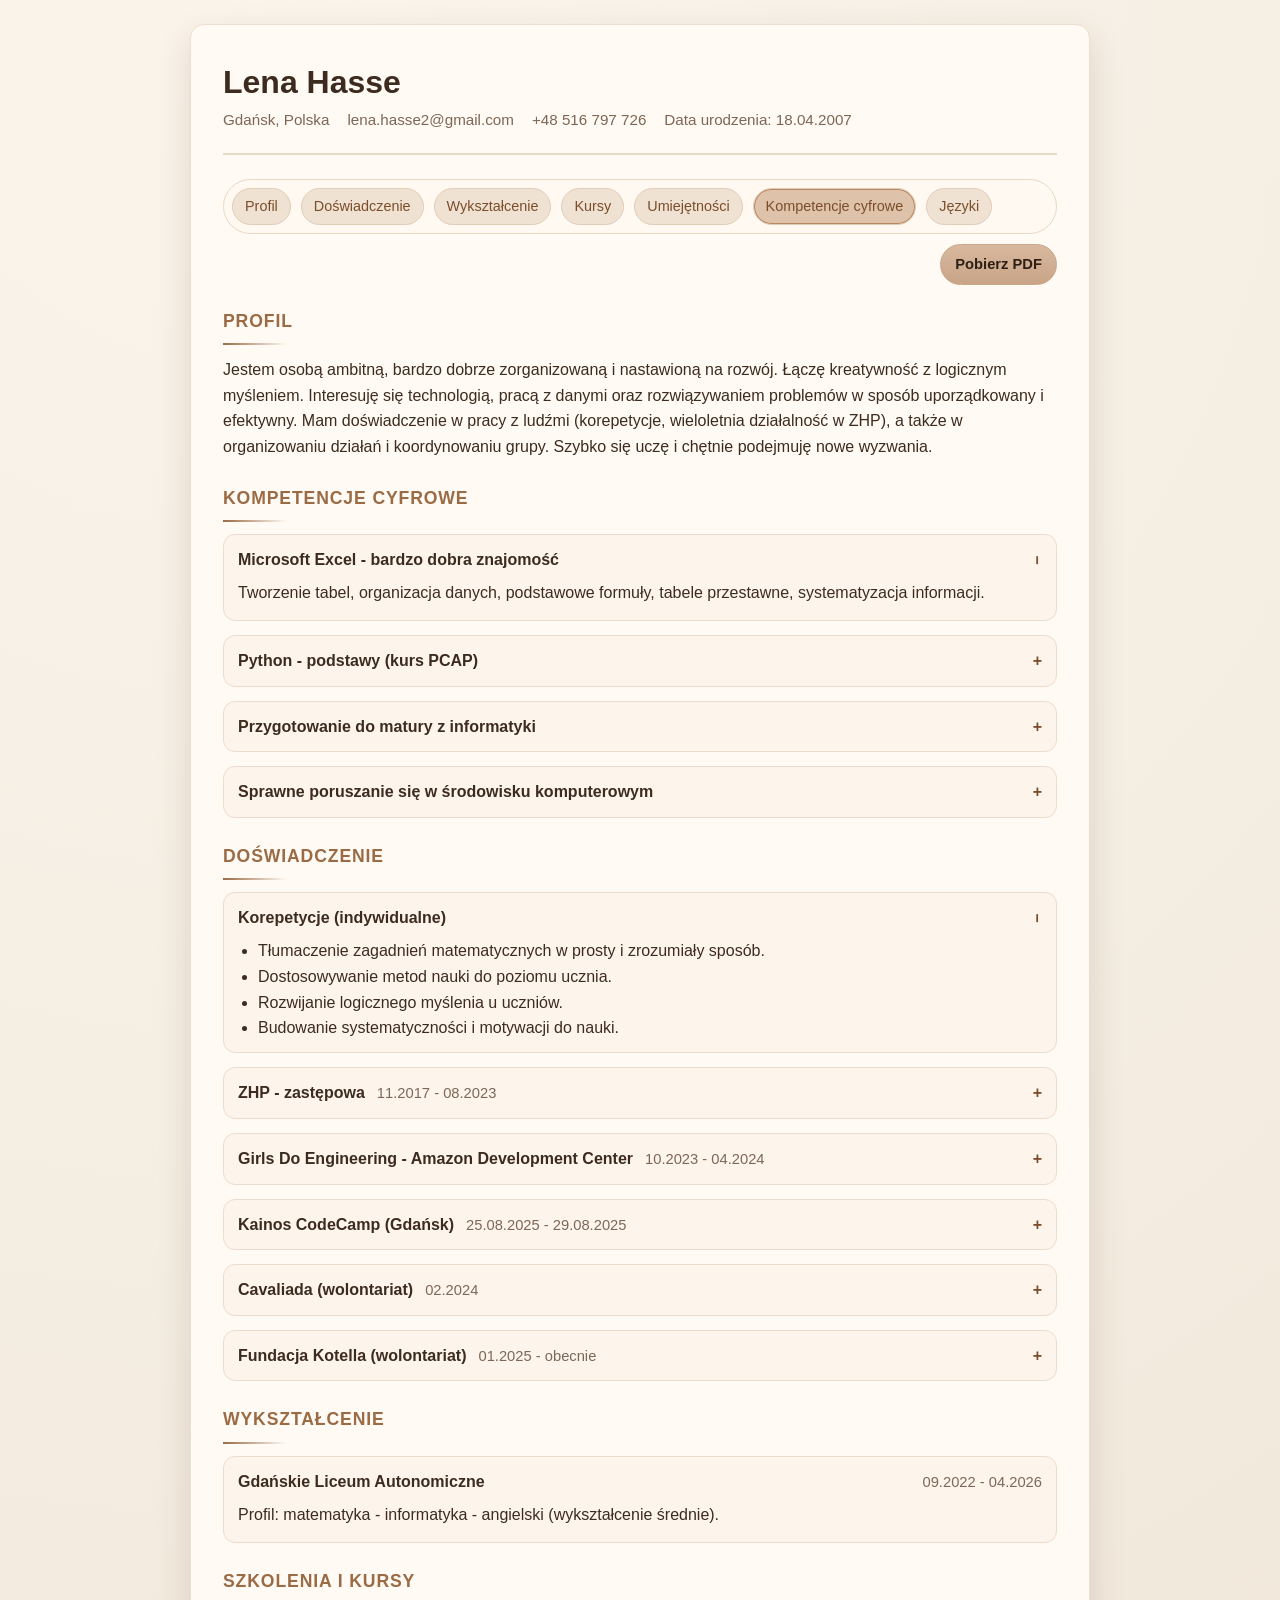
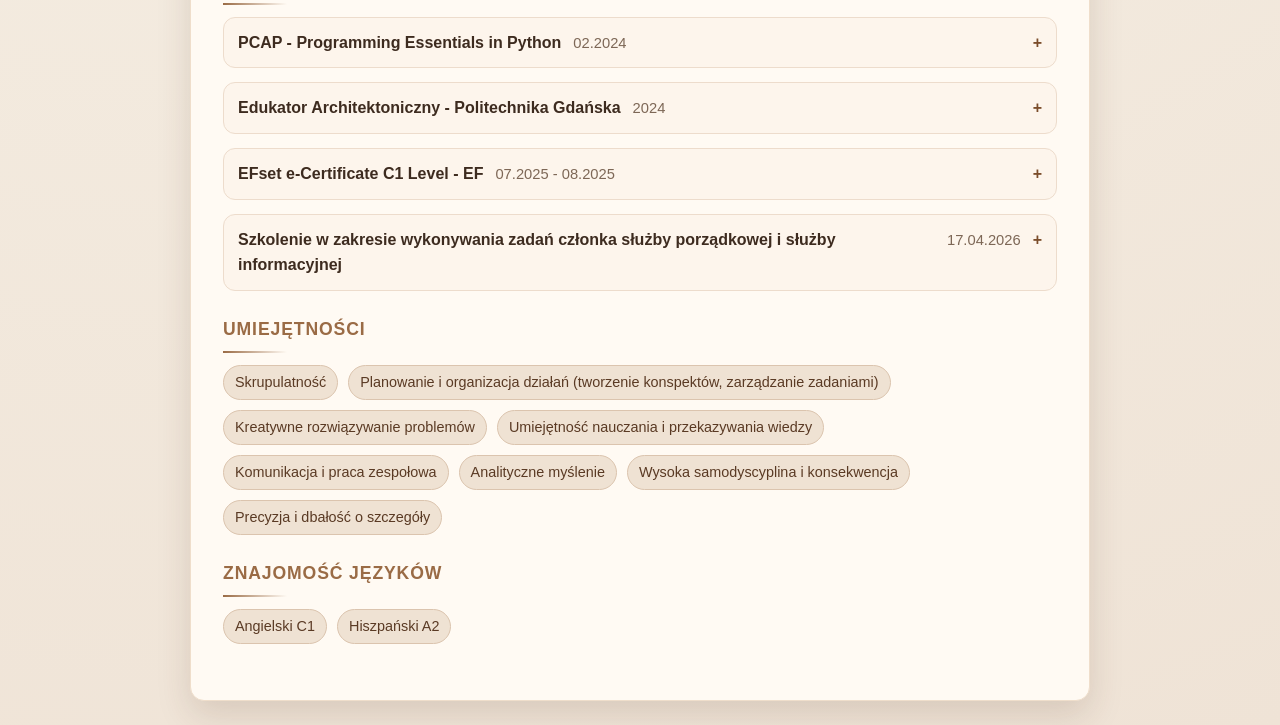
==== index.html @ d9eb8a50 "zmiany" ====
<!DOCTYPE html>
<html lang="pl">
<head>
  <meta charset="UTF-8">
  <meta name="viewport" content="width=device-width, initial-scale=1.0">
  <title>Lena Hasse - CV</title>
  <link rel="stylesheet" href="styles.css">
</head>
<body>
  <div class="page">
    <header class="header">
      <h1>Lena Hasse</h1>
      <div class="contact">
        <span>Gdańsk, Polska</span>
        <span>lena.hasse2@gmail.com</span>
        <span>+48 516 797 726</span>
        <span>Data urodzenia: 18.04.2007</span>
      </div>
    </header>

    <nav class="quick-nav" aria-label="Szybka nawigacja">
      <a href="#profil">Profil</a>
      <a href="#doswiadczenie">Doświadczenie</a>
      <a href="#wykształcenie">Wykształcenie</a>
      <a href="#kursy">Kursy</a>
      <a href="#umiejętności">Umiejętności</a>
      <a href="#kompetencje-cyfrowe">Kompetencje cyfrowe</a>
      <a href="#języki">Języki</a>
    </nav>
    <div class="top-actions">
      <a class="pdf-button" href="cv-pdf.html" target="_blank" rel="noopener noreferrer">Pobierz PDF</a>
    </div>

    <main>
      <section id="profil">
        <h2>Profil</h2>
        <p>
          Jestem osobą ambitną, bardzo dobrze zorganizowaną i nastawioną na rozwój.
          Łączę kreatywność z logicznym myśleniem. Interesuję się technologią, pracą z danymi
          oraz rozwiązywaniem problemów w sposób uporządkowany i efektywny.

          Mam doświadczenie w pracy z ludźmi (korepetycje, wieloletnia działalność w ZHP),
          a także w organizowaniu działań i koordynowaniu grupy. Szybko się uczę i chętnie podejmuję nowe wyzwania.
        </p>
      </section>

      <section id="kompetencje-cyfrowe">
        <h2>Kompetencje cyfrowe</h2>
        <details class="item" open>
          <summary class="item-header">
            <h3>Microsoft Excel - bardzo dobra znajomość</h3>
          </summary>
          <p>Tworzenie tabel, organizacja danych, podstawowe formuły, tabele przestawne, systematyzacja informacji.</p>
        </details>
        <details class="item">
          <summary class="item-header">
            <h3>Python - podstawy (kurs PCAP)</h3>
          </summary>
          <p>Znajomość podstaw programowania po kursie PCAP.</p>
        </details>
        <details class="item">
          <summary class="item-header">
            <h3>Przygotowanie do matury z informatyki</h3>
          </summary>
          <p>Algorytmika i logiczne myślenie rozwijane w przygotowaniu do egzaminu.</p>
        </details>
        <details class="item">
          <summary class="item-header">
            <h3>Sprawne poruszanie się w środowisku komputerowym</h3>
          </summary>
          <p>Swobodna praca z narzędziami cyfrowymi i codziennymi aplikacjami.</p>
        </details>
      </section>

      <section id="doswiadczenie">
        <h2>Doświadczenie</h2>
        <details class="item" open>
          <summary class="item-header">
            <h3>Korepetycje (indywidualne)</h3>
          </summary>
          <ul>
            <li>Tłumaczenie zagadnień matematycznych w prosty i zrozumiały sposób.</li>
            <li>Dostosowywanie metod nauki do poziomu ucznia.</li>
            <li>Rozwijanie logicznego myślenia u uczniów.</li>
            <li>Budowanie systematyczności i motywacji do nauki.</li>
          </ul>
        </details>

        <details class="item">
          <summary class="item-header">
            <h3>ZHP - zastępowa</h3>
            <span>11.2017 - 08.2023</span>
          </summary>
          <ul>
            <li>Planowanie i prowadzenie zbiórek.</li>
            <li>Pisanie konspektów.</li>
            <li>Zarządzanie grupą i odpowiedzialność za uczestników.</li>
          </ul>
        </details>

        <details class="item">
          <summary class="item-header">
            <h3>Girls Do Engineering - Amazon Development Center</h3>
            <span>10.2023 - 04.2024</span>
          </summary>
          <ul>
            <li>Uczestniczka programu rozwojowego Girls Do Engineering.</li>
            <li>Rozwijanie kompetencji technicznych, pracy projektowej i umiejętności współpracy zespołowej.</li>
            <li>Praca z narzędziem Raspberry Pi oraz poznanie technologii AI (Alexa i Ring) i metody Design Thinking.</li>
          </ul>
        </details>

        <details class="item">
          <summary class="item-header">
            <h3>Kainos CodeCamp (Gdańsk)</h3>
            <span>25.08.2025 - 29.08.2025</span>
          </summary>
          <ul>
            <li>Udział w 5-dniowych warsztatach programowania z podstaw języka Python.</li>
            <li>Rozwijanie kompetencji w obszarze AI, cyberbezpieczeństwa i pracy projektowej.</li>
            <li>Praca zespołowa podczas zadań grupowych oraz sesji networkingowych.</li>
            <li>Udział w sesjach eksperckich dotyczących budowania CV i portfolio.</li>
          </ul>
        </details>

        <details class="item">
          <summary class="item-header">
            <h3>Cavaliada (wolontariat)</h3>
            <span>02.2024</span>
          </summary>
          <p><strong>Rola:</strong> Speaker</p>
          <ul>
            <li>Prowadzenie komunikatów na wydarzeniu w języku polskim i angielskim.</li>
            <li>Praca w dynamicznym środowisku eventowym.</li>
            <li>Współpraca z organizatorami i uczestnikami wydarzenia.</li>
          </ul>
        </details>

        <details class="item">
          <summary class="item-header">
            <h3>Fundacja Kotella (wolontariat)</h3>
            <span>01.2025 - obecnie</span>
          </summary>
          <ul>
            <li>Udział w akcjach ratunkowych (łapanie i zabezpieczanie kotów).</li>
            <li>Wsparcie w leczeniu i opiece nad zwierzętami.</li>
            <li>Organizacja i koordynacja wydarzeń oraz bazarków.</li>
            <li>Prowadzenie i współtworzenie treści w mediach społecznościowych.</li>
            <li>Prace organizacyjne i porządkowe.</li>
          </ul>
        </details>
      </section>

      <section id="wykształcenie">
        <h2>Wykształcenie</h2>
        <article class="item">
          <div class="item-header">
            <h3>Gdańskie Liceum Autonomiczne</h3>
            <span>09.2022 - 04.2026</span>
          </div>
          <p>Profil: matematyka - informatyka - angielski (wykształcenie średnie).</p>
        </article>
      </section>

      <section id="kursy">
        <h2>Szkolenia i kursy</h2>
        <details class="item">
          <summary class="item-header">
            <h3>PCAP - Programming Essentials in Python</h3>
            <span>02.2024</span>
          </summary>
          <p>Podstawy programowania i praktyczne wykorzystanie języka Python.</p>
        </details>
        <details class="item">
          <summary class="item-header">
            <h3>Edukator Architektoniczny - Politechnika Gdańska</h3>
            <span>2024</span>
          </summary>
          <p>Program rozwijający kompetencje projektowe i komunikacyjne.</p>
        </details>
        <details class="item">
          <summary class="item-header">
            <h3>EFset e-Certificate C1 Level - EF</h3>
            <span>07.2025 - 08.2025</span>
          </summary>
          <p>Potwierdzony poziom C1 w języku angielskim.</p>
        </details>
        <details class="item">
          <summary class="item-header">
            <h3>Szkolenie w zakresie wykonywania zadań członka służby porządkowej i służby informacyjnej</h3>
            <span>17.04.2026</span>
          </summary>
          <p>Akademia Szkolenia Ustawicznego.</p>
          <details class="item">
          <summary class="item-header">
            <h3>C1 Advanced (CAE)</h3>
            <span>06.2026</span>
          </summary>
        </details>
      </section>

      <section id="umiejętności">
        <h2>Umiejętności</h2>
        <ul class="skills">
          <li>Skrupulatność</li>
          <li>Planowanie i organizacja działań (tworzenie konspektów, zarządzanie zadaniami)</li>
          <li>Kreatywne rozwiązywanie problemów</li>
          <li>Umiejętność nauczania i przekazywania wiedzy</li>
          <li>Komunikacja i praca zespołowa</li>
          <li>Analityczne myślenie</li>
          <li>Wysoka samodyscyplina i konsekwencja</li>
          <li>Precyzja i dbałość o szczegóły</li>
        </ul>
      </section>

      <section id="języki">
        <h2>Znajomość języków</h2>
        <ul class="inline-list">
          <li>Angielski C1</li>
          <li>Hiszpański A2</li>
        </ul>
      </section>
    </main>
  </div>
  <script>
    const sections = document.querySelectorAll("main section");
    const navLinks = document.querySelectorAll(".quick-nav a");
    const detailsList = document.querySelectorAll("details.item");

    sections.forEach((section) => section.classList.add("reveal"));

    const revealObserver = new IntersectionObserver(
      (entries) => {
        entries.forEach((entry) => {
          if (entry.isIntersecting) {
            entry.target.classList.add("in-view");
          }
        });
      },
      { threshold: 0.2 }
    );

    sections.forEach((section) => revealObserver.observe(section));

    const navObserver = new IntersectionObserver(
      (entries) => {
        entries.forEach((entry) => {
          if (!entry.isIntersecting) return;
          navLinks.forEach((link) => link.classList.remove("active"));
          const activeLink = document.querySelector('.quick-nav a[href="#' + entry.target.id + '"]');
          if (activeLink) activeLink.classList.add("active");
        });
      },
      { threshold: 0.45 }
    );

    sections.forEach((section) => navObserver.observe(section));

    detailsList.forEach((details) => {
      const summary = details.querySelector("summary");
      if (!summary) return;

      let content = details.querySelector(".details-content");
      if (!content) {
        content = document.createElement("div");
        content.className = "details-content";
        while (summary.nextSibling) {
          content.appendChild(summary.nextSibling);
        }
        details.appendChild(content);
      }

      const setOpenState = () => {
        if (details.open) {
          content.style.maxHeight = content.scrollHeight + "px";
          content.style.opacity = "1";
        } else {
          content.style.maxHeight = "0px";
          content.style.opacity = "0";
        }
      };

      setOpenState();
      window.addEventListener("resize", setOpenState);

      summary.addEventListener("click", (event) => {
        event.preventDefault();
        const isOpen = details.open;

        if (!isOpen) {
          details.classList.add("opening");
          details.open = true;
          content.style.maxHeight = "0px";
          content.style.opacity = "0";
          requestAnimationFrame(() => {
            content.style.maxHeight = content.scrollHeight + "px";
            content.style.opacity = "1";
          });
          setTimeout(() => details.classList.remove("opening"), 320);
          return;
        }

        details.classList.add("closing");
        content.style.maxHeight = content.scrollHeight + "px";
        content.style.opacity = "1";
        requestAnimationFrame(() => {
          content.style.maxHeight = "0px";
          content.style.opacity = "0";
        });
        setTimeout(() => {
          details.open = false;
          details.classList.remove("closing");
        }, 280);
      });
    });

  </script>
</body>
</html>
---- styles.css ----
:root {
  --bg: #f5eee3;
  --card: #fffaf3;
  --text: #3d2b1f;
  --muted: #7d6756;
  --accent: #9a6b45;
  --accent-strong: #7b4d2b;
  --line: #e8d8c8;
  --chip-bg: #efe2d3;
  --chip-text: #5a3a24;
  --item-bg: #fdf5ec;
}

* {
  box-sizing: border-box;
}

html {
  scroll-behavior: smooth;
}

body {
  margin: 0;
  font-family: "Segoe UI", "Trebuchet MS", Arial, sans-serif;
  background: radial-gradient(circle at 20% 0%, #fbf4eb 0%, var(--bg) 45%, #efe3d6 100%);
  color: var(--text);
  line-height: 1.6;
  padding: 24px;
}

.page {
  max-width: 900px;
  margin: 0 auto;
  background: var(--card);
  border-radius: 14px;
  box-shadow: 0 14px 34px rgba(78, 49, 29, 0.15);
  padding: 32px;
  border: 1px solid #efdecb;
  animation: pageEnter 0.5s ease-out;
}

.header {
  border-bottom: 2px solid var(--line);
  padding-bottom: 20px;
  margin-bottom: 24px;
}

h1 {
  margin: 0;
  font-size: 2rem;
}

.role {
  margin: 6px 0 14px;
  color: var(--accent);
  font-weight: 600;
}

.contact {
  display: flex;
  flex-wrap: wrap;
  gap: 10px 18px;
  color: var(--muted);
  font-size: 0.95rem;
}

.quick-nav {
  display: flex;
  flex-wrap: wrap;
  gap: 10px;
  margin-bottom: 10px;
  background: rgba(255, 250, 243, 0.85);
  padding: 8px;
  border-radius: 999px;
  border: 1px solid #ebd8c4;
}

.top-actions {
  display: flex;
  justify-content: flex-end;
  margin: 0 0 22px;
}

.pdf-button {
  display: inline-block;
  border: 1px solid #c9a78b;
  background: linear-gradient(180deg, #d8b89e, #c9a487);
  color: #2e1f15;
  text-decoration: none;
  border-radius: 999px;
  padding: 8px 14px;
  font-size: 0.92rem;
  font-weight: 600;
  cursor: pointer;
  transition: transform 0.2s ease, box-shadow 0.2s ease, filter 0.2s ease;
}

.pdf-button:hover,
.pdf-button:focus-visible {
  transform: translateY(-1px);
  box-shadow: 0 4px 10px rgba(88, 58, 38, 0.18);
  filter: brightness(1.03);
}

.quick-nav a {
  text-decoration: none;
  color: var(--accent-strong);
  background: var(--chip-bg);
  border: 1px solid #e1ccb8;
  border-radius: 999px;
  padding: 6px 12px;
  font-size: 0.9rem;
  transition: transform 0.2s ease, background-color 0.2s ease, box-shadow 0.2s ease;
}

.quick-nav a.active {
  background: #dec2aa;
  box-shadow: inset 0 0 0 1px #b88661;
}

.quick-nav a:hover,
.quick-nav a:focus-visible {
  background: #e6d2bf;
  transform: translateY(-1px);
  box-shadow: 0 2px 6px rgba(85, 55, 34, 0.12);
}

section {
  margin-bottom: 24px;
  scroll-margin-top: 20px;
}

h2 {
  font-size: 1.1rem;
  text-transform: uppercase;
  letter-spacing: 0.05em;
  margin: 0 0 12px;
  color: var(--accent);
  position: relative;
}

h2::after {
  content: "";
  display: block;
  width: 64px;
  height: 2px;
  margin-top: 8px;
  background: linear-gradient(90deg, var(--accent), transparent);
}

.item {
  margin-bottom: 14px;
  background: var(--item-bg);
  border: 1px solid #eddccc;
  border-radius: 12px;
  padding: 12px 14px;
  transition: transform 0.25s ease, box-shadow 0.25s ease, border-color 0.25s ease;
}

.item:hover {
  transform: translateY(-2px);
  box-shadow: 0 6px 12px rgba(90, 60, 35, 0.1);
  border-color: #d8b89f;
}

.item-header {
  display: flex;
  justify-content: space-between;
  align-items: baseline;
  gap: 12px;
}

.item-header::-webkit-details-marker {
  display: none;
}

details .item-header {
  cursor: pointer;
  list-style: none;
}

details .item-header::after {
  content: "+";
  margin-left: auto;
  color: var(--accent-strong);
  font-weight: 700;
  transition: transform 0.25s ease;
}

details[open] .item-header::after {
  content: "−";
  transform: rotate(90deg);
}

.details-content {
  overflow: hidden;
  max-height: 0;
  opacity: 0;
  transition: max-height 0.28s ease, opacity 0.22s ease;
}

details.opening .details-content,
details.closing .details-content,
details[open] .details-content {
  opacity: 1;
}

h3 {
  margin: 0;
  font-size: 1rem;
}

.item-header span {
  color: var(--muted);
  font-size: 0.92rem;
  white-space: nowrap;
}

ul {
  margin: 8px 0 0 20px;
  padding: 0;
}

.skills,
.inline-list {
  list-style: none;
  margin: 0;
  display: flex;
  flex-wrap: wrap;
  gap: 10px;
}

.skills li,
.inline-list li {
  background: var(--chip-bg);
  color: var(--chip-text);
  border: 1px solid #dbc4ae;
  border-radius: 999px;
  padding: 5px 11px;
  font-size: 0.9rem;
  transition: transform 0.2s ease, background-color 0.2s ease;
}

.skills li:hover,
.inline-list li:hover {
  transform: translateY(-1px);
  background: #e8d6c3;
}

p {
  margin: 8px 0 2px;
}

/* Scroll-reveal animation state */
section.reveal {
  opacity: 0;
  transform: translateY(12px);
  transition: opacity 0.35s ease, transform 0.35s ease;
}

section.reveal.in-view {
  opacity: 1;
  transform: translateY(0);
}

@keyframes pageEnter {
  from {
    opacity: 0;
    transform: translateY(10px);
  }
  to {
    opacity: 1;
    transform: translateY(0);
  }
}

@media (prefers-reduced-motion: reduce) {
  *,
  *::before,
  *::after {
    animation: none !important;
    transition: none !important;
    scroll-behavior: auto !important;
  }
}

@media (max-width: 700px) {
  body {
    padding: 14px;
  }

  .page {
    padding: 20px;
  }

  .item-header {
    flex-direction: column;
    align-items: flex-start;
    gap: 2px;
  }

  .quick-nav {
    border-radius: 14px;
  }

  .top-actions {
    justify-content: stretch;
  }

  .pdf-button {
    width: 100%;
  }

  details .item-header::after {
    display: none;
  }
}

@media print {
  @page {
    size: A4;
    margin: 12mm;
  }

  body {
    background: #fff;
    padding: 0;
  }

  .page {
    max-width: none;
    border: none;
    box-shadow: none;
    padding: 0;
    animation: none;
  }

  .quick-nav,
  .top-actions {
    display: none;
  }

  .item,
  section {
    break-inside: avoid;
    page-break-inside: avoid;
  }

  .details-content {
    max-height: none !important;
    opacity: 1 !important;
  }

  details summary {
    list-style: none;
  }

  details .item-header::after {
    display: none !important;
  }
}
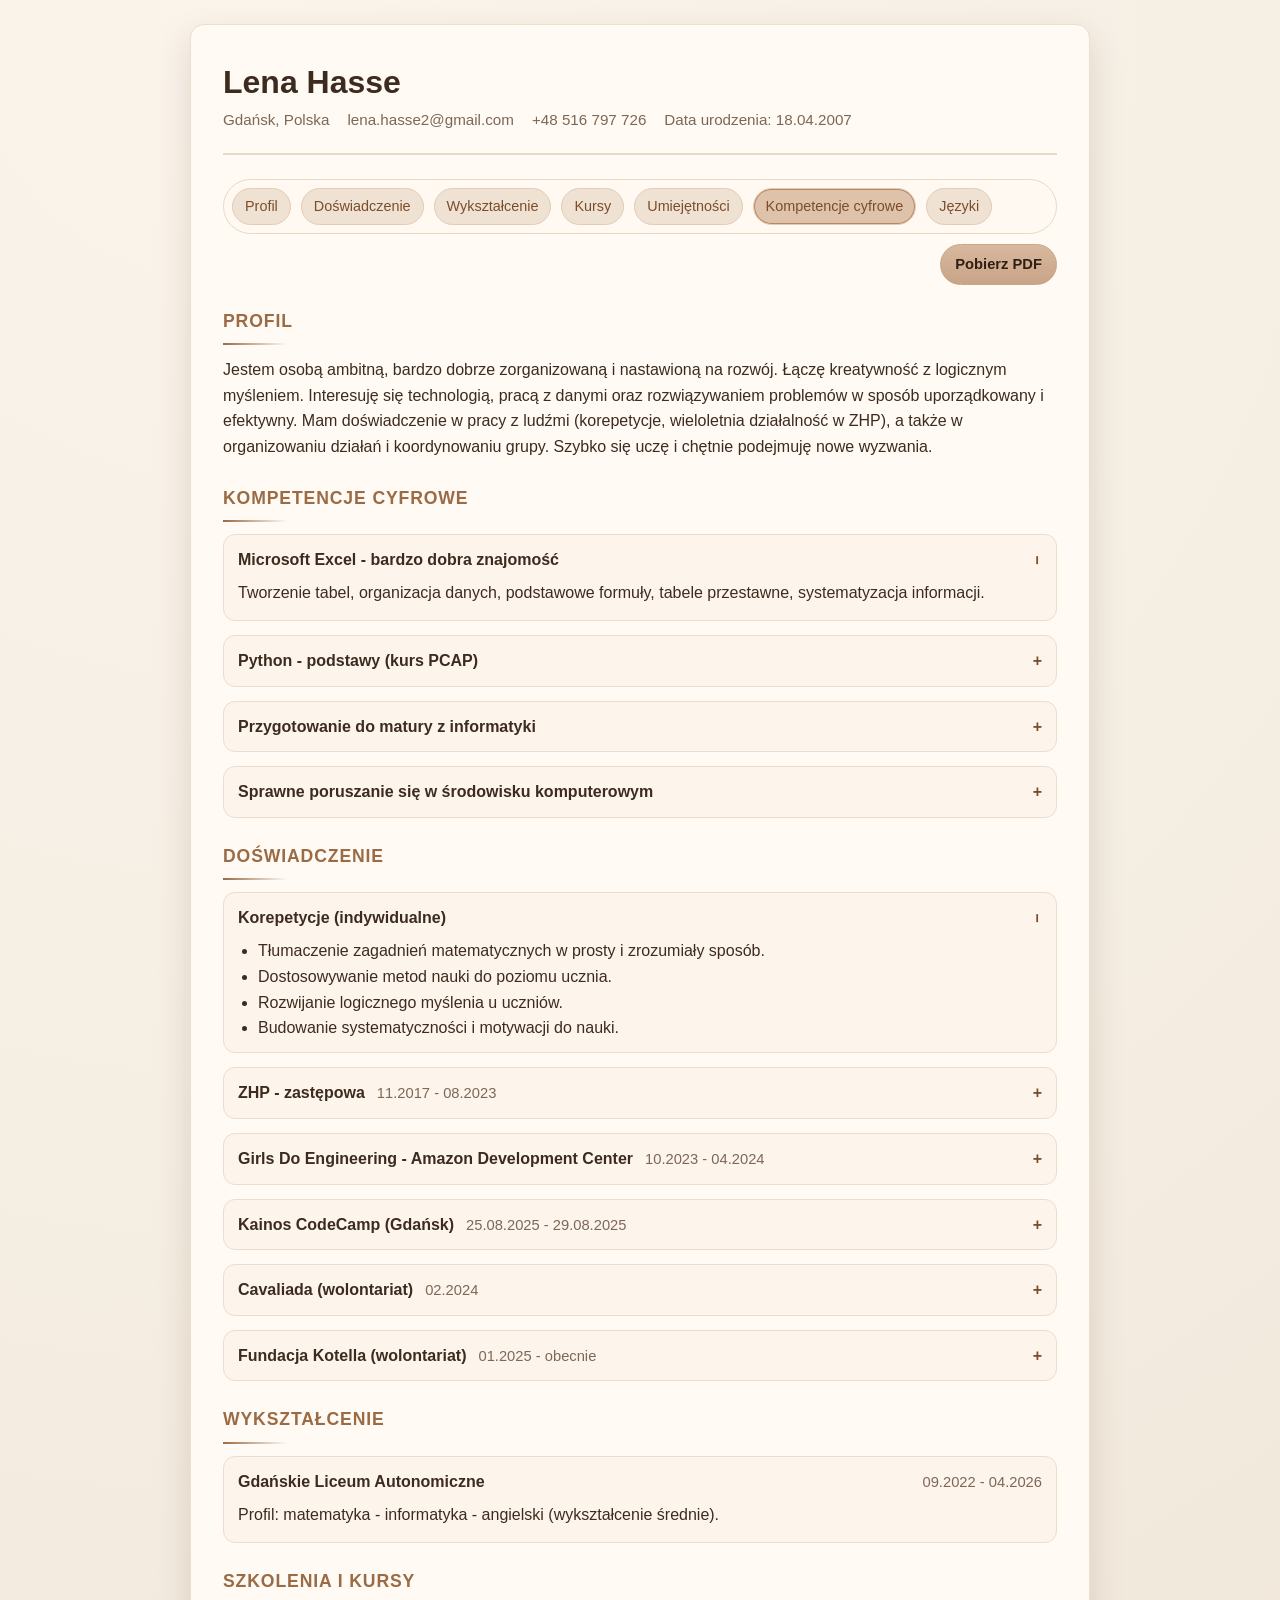
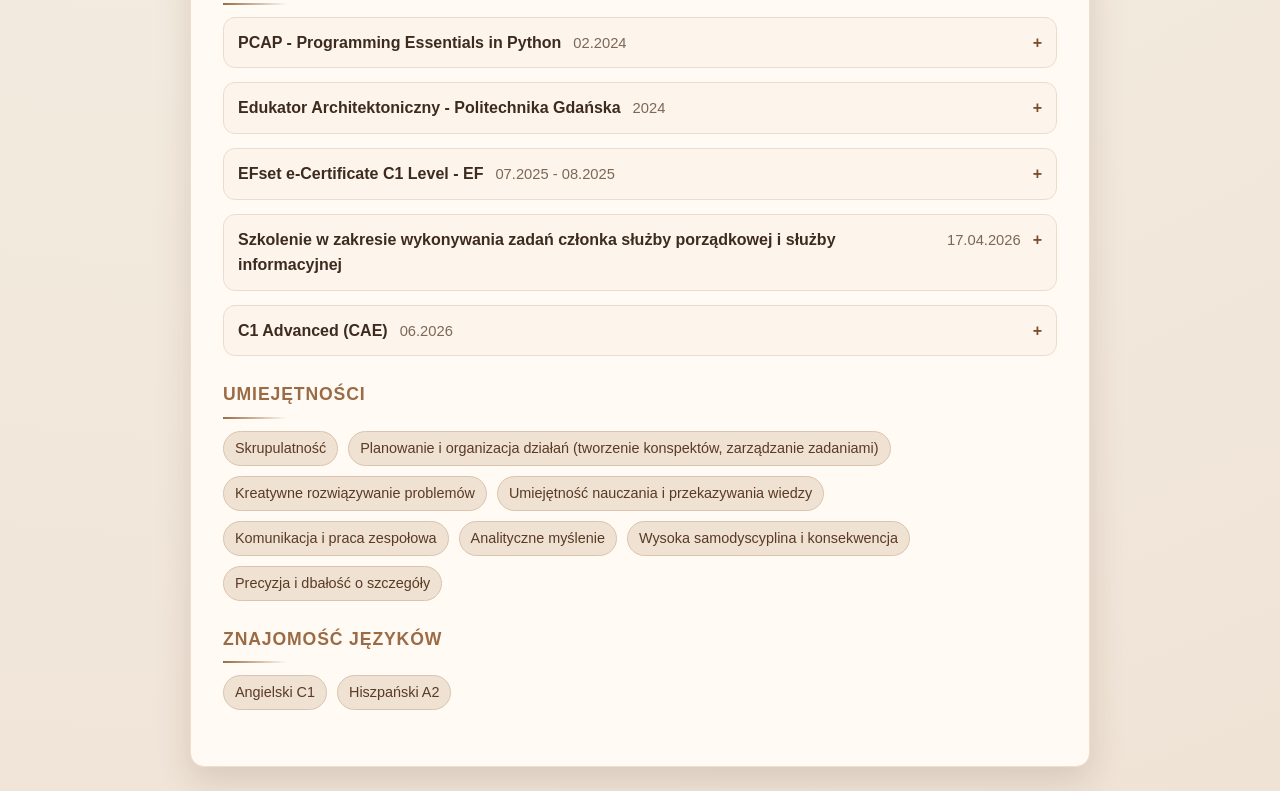
==== commit e749a177: "zmiany" ====
--- a/index.html
+++ b/index.html
@@ -191,11 +191,13 @@
             <span>17.04.2026</span>
           </summary>
           <p>Akademia Szkolenia Ustawicznego.</p>
-          <details class="item">
+        </details>
+        <details class="item">
           <summary class="item-header">
             <h3>C1 Advanced (CAE)</h3>
-            <span>06.2026</span>
-          </summary>
+            <span class="date">06.2026</span>
+          </summary>
+          <p>Certyfikat potwierdzający zaawansowaną znajomość języka angielskiego.</p>
         </details>
       </section>
 
--- a/styles.css
+++ b/styles.css
@@ -359,3 +359,23 @@
     display: none !important;
   }
 }
+
+.entry {
+  display: block;
+  margin: 20px 0;
+  background: var(--item-bg);
+  border: 1px solid var(--line);
+  border-radius: 12px;
+  padding: 12px 14px;
+}
+
+.entry-head h3 {
+  font-size: 1.1rem;
+  font-weight: bold;
+  color: var(--text);
+}
+
+.entry-head .date {
+  font-size: 0.9rem;
+  color: var(--muted);
+}
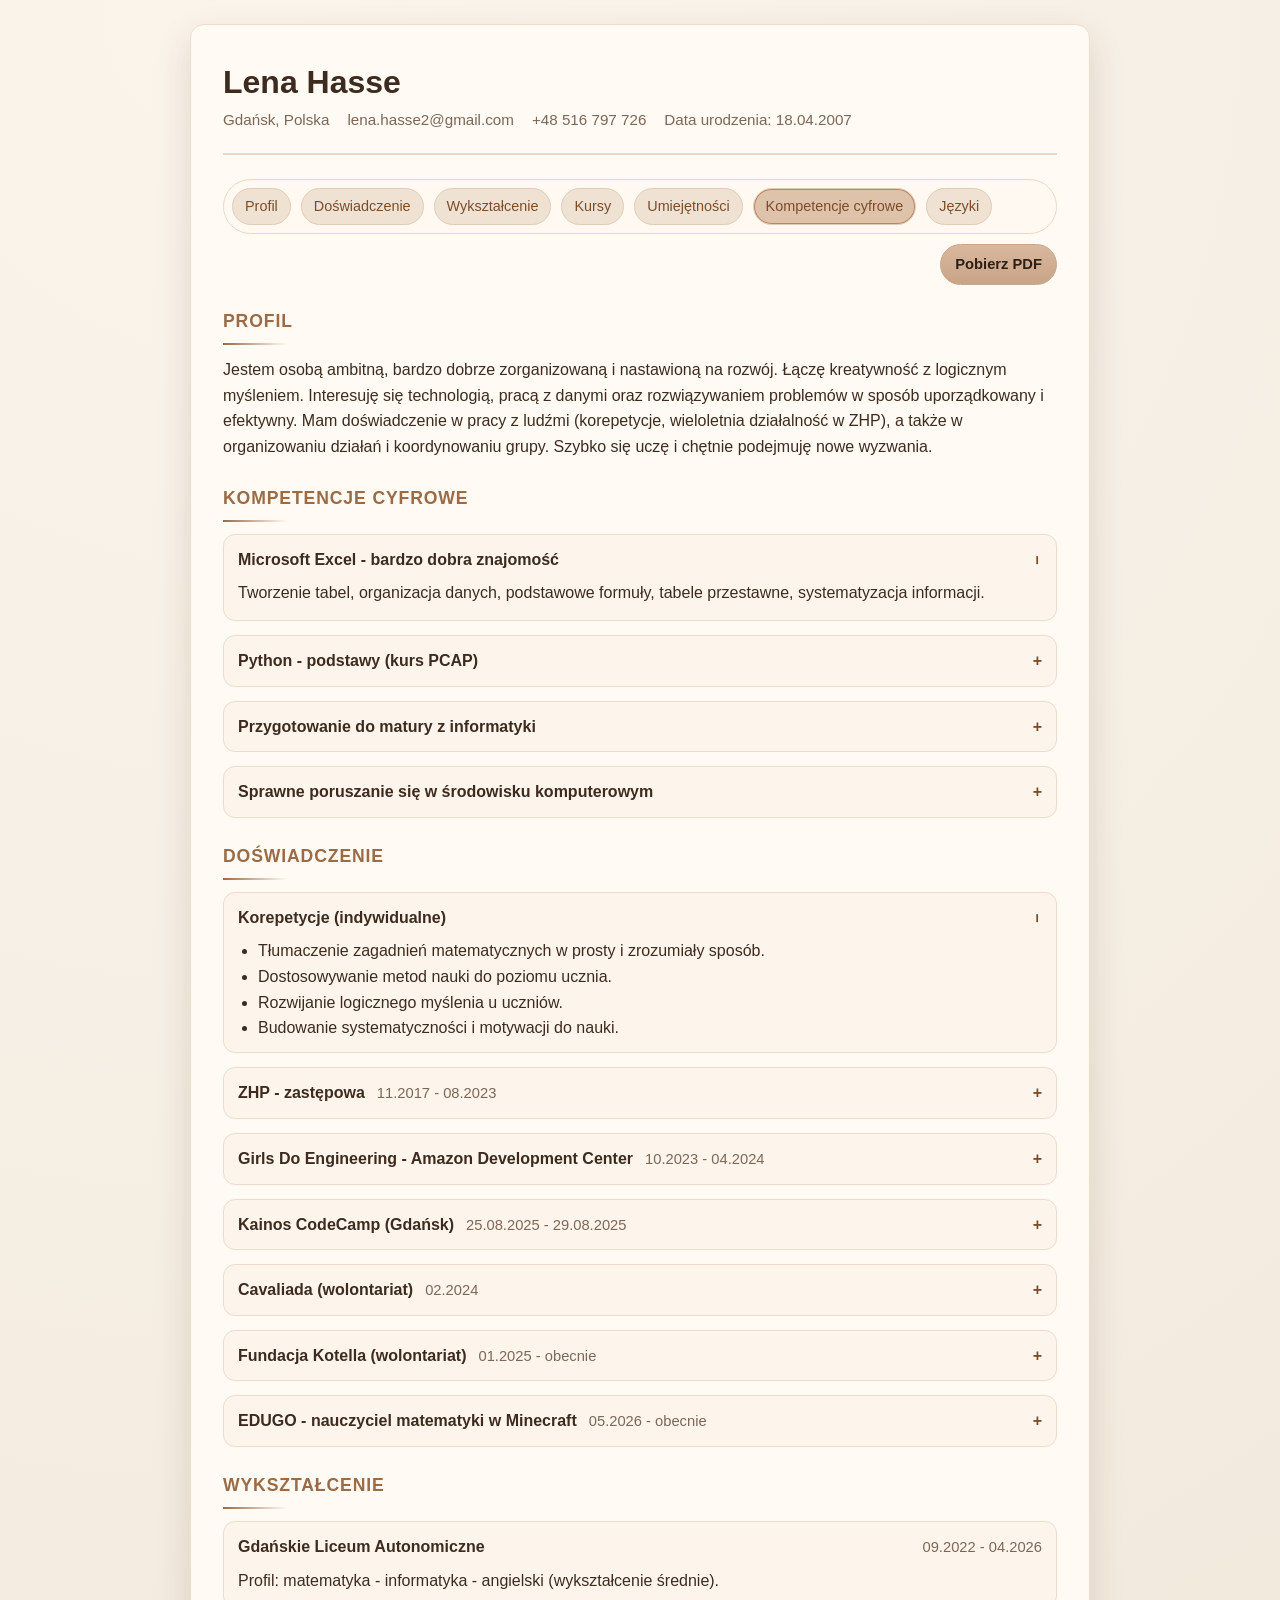
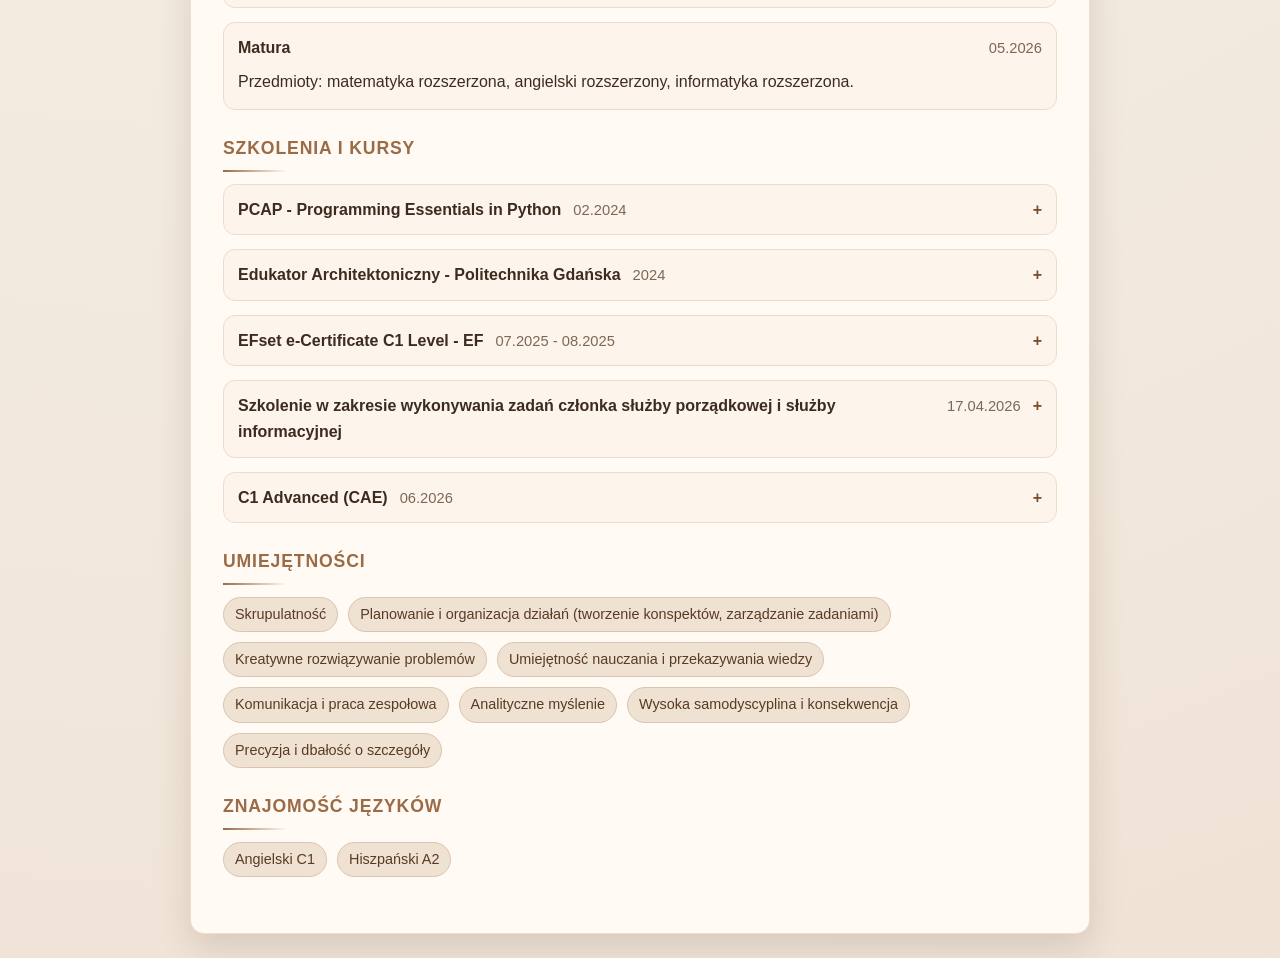
==== commit 1867952e: "zmiany" ====
--- a/index.html
+++ b/index.html
@@ -149,6 +149,18 @@
             <li>Prace organizacyjne i porządkowe.</li>
           </ul>
         </details>
+
+        <details class="item">
+          <summary class="item-header">
+            <h3>EDUGO - nauczyciel matematyki w Minecraft</h3>
+            <span>05.2026 - obecnie</span>
+          </summary>
+          <ul>
+            <li>Tworzenie i prowadzenie zajęć matematycznych w środowisku Minecraft.</li>
+            <li>Rozwijanie kreatywności i logicznego myślenia u uczniów.</li>
+            <li>Indywidualne podejście do uczniów i dostosowywanie materiałów dydaktycznych.</li>
+          </ul>
+        </details>
       </section>
 
       <section id="wykształcenie">
@@ -159,6 +171,13 @@
             <span>09.2022 - 04.2026</span>
           </div>
           <p>Profil: matematyka - informatyka - angielski (wykształcenie średnie).</p>
+        </article>
+        <article class="item">
+          <div class="item-header">
+            <h3>Matura</h3>
+            <span>05.2026</span>
+          </div>
+          <p>Przedmioty: matematyka rozszerzona, angielski rozszerzony, informatyka rozszerzona.</p>
         </article>
       </section>
 
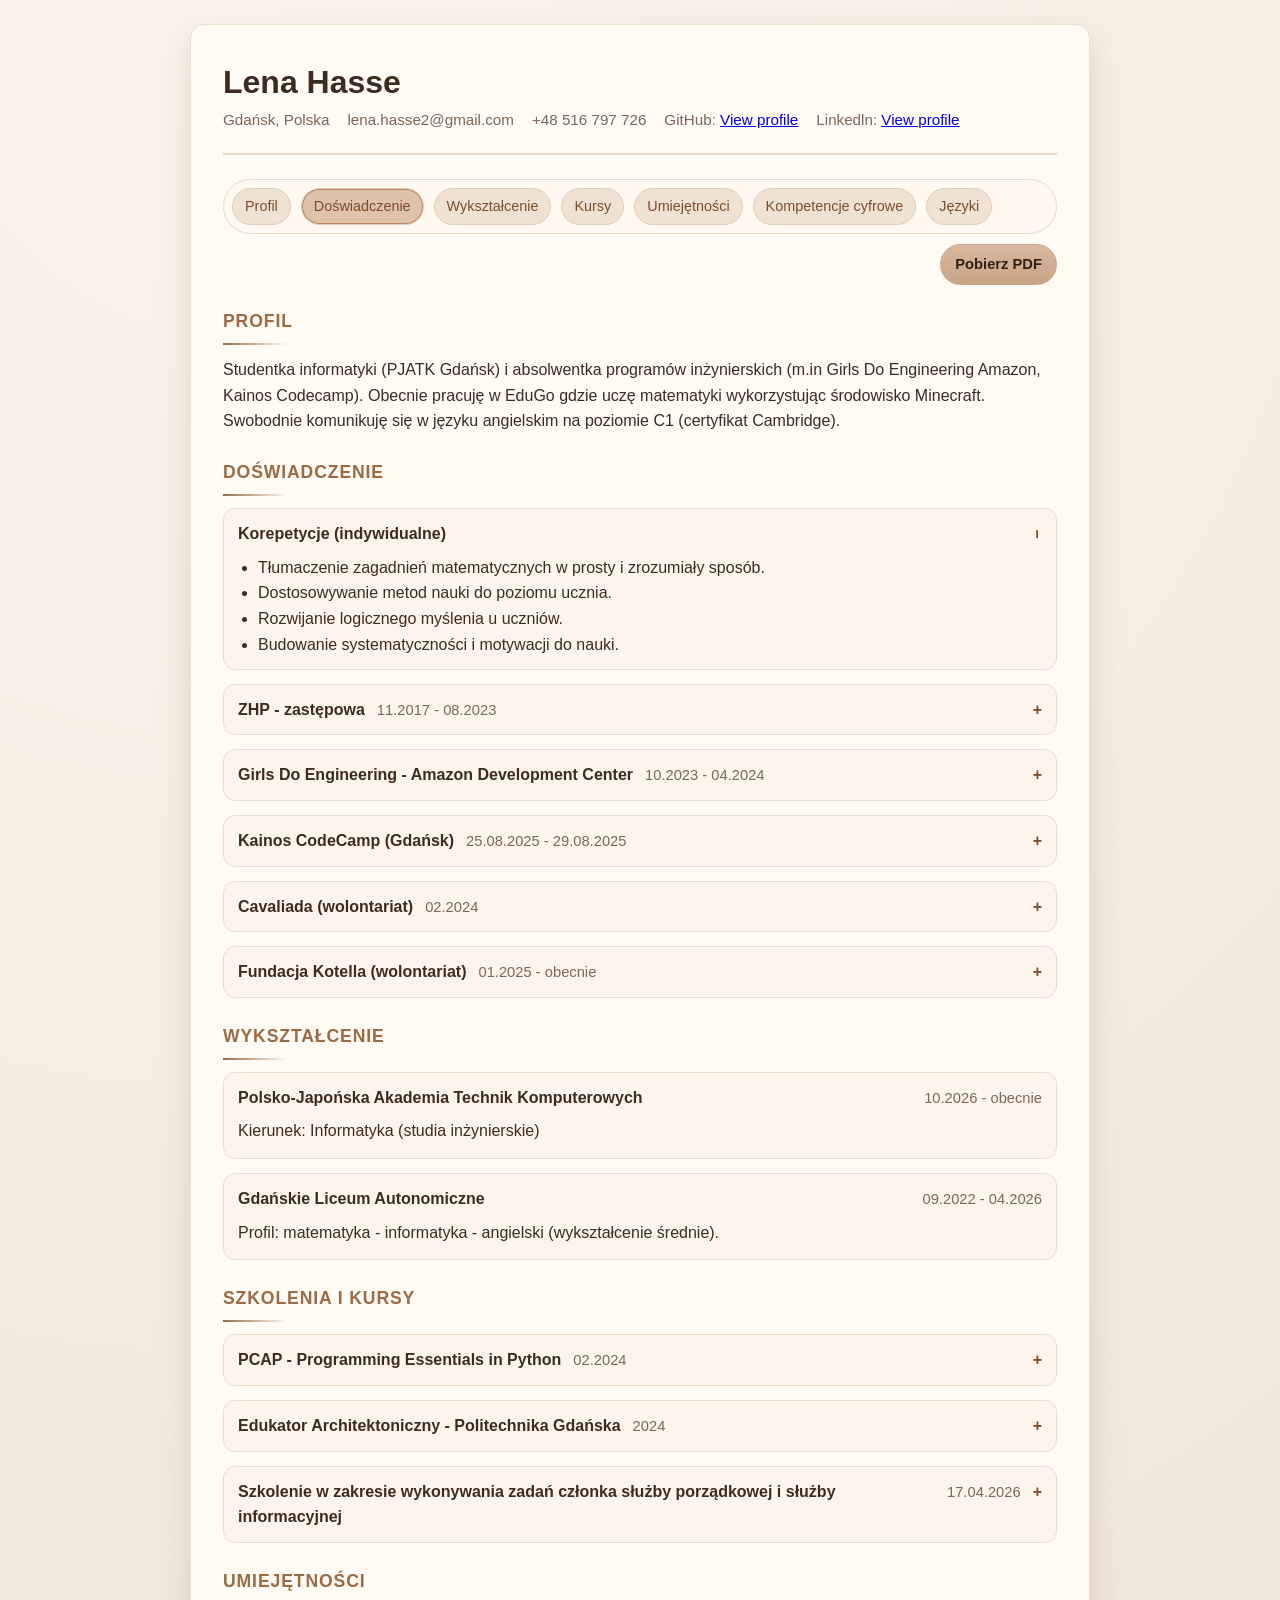
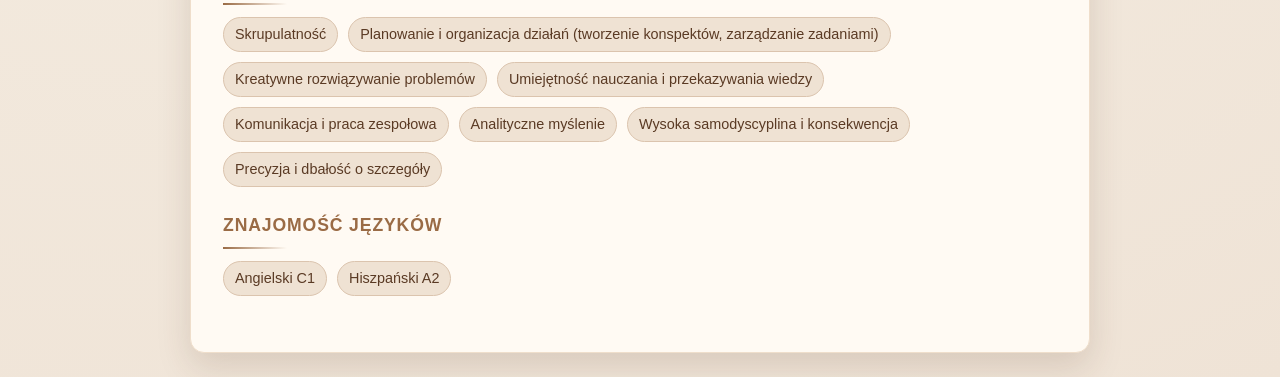
==== commit 0ef8f1ab: "Aktualizacja i test 16.09" ====
--- a/index.html
+++ b/index.html
@@ -14,7 +14,16 @@
         <span>Gdańsk, Polska</span>
         <span>lena.hasse2@gmail.com</span>
         <span>+48 516 797 726</span>
-        <span>Data urodzenia: 18.04.2007</span>
+        <span> GitHub:
+          <a href="https://github.com/LenaHasse" target="_blank" rel="noopener noreferrer">
+            View profile
+          </a>
+           </span>
+        <span> Linkedln:
+          <a href="https://www.linkedin.com/in/lena-hasse-8529362a9/" target="_blank" rel="noopener noreferrer">
+            View profile
+          </a>
+      </span>
       </div>
     </header>
 
@@ -35,41 +44,9 @@
       <section id="profil">
         <h2>Profil</h2>
         <p>
-          Jestem osobą ambitną, bardzo dobrze zorganizowaną i nastawioną na rozwój.
-          Łączę kreatywność z logicznym myśleniem. Interesuję się technologią, pracą z danymi
-          oraz rozwiązywaniem problemów w sposób uporządkowany i efektywny.
-
-          Mam doświadczenie w pracy z ludźmi (korepetycje, wieloletnia działalność w ZHP),
-          a także w organizowaniu działań i koordynowaniu grupy. Szybko się uczę i chętnie podejmuję nowe wyzwania.
-        </p>
-      </section>
-
-      <section id="kompetencje-cyfrowe">
-        <h2>Kompetencje cyfrowe</h2>
-        <details class="item" open>
-          <summary class="item-header">
-            <h3>Microsoft Excel - bardzo dobra znajomość</h3>
-          </summary>
-          <p>Tworzenie tabel, organizacja danych, podstawowe formuły, tabele przestawne, systematyzacja informacji.</p>
-        </details>
-        <details class="item">
-          <summary class="item-header">
-            <h3>Python - podstawy (kurs PCAP)</h3>
-          </summary>
-          <p>Znajomość podstaw programowania po kursie PCAP.</p>
-        </details>
-        <details class="item">
-          <summary class="item-header">
-            <h3>Przygotowanie do matury z informatyki</h3>
-          </summary>
-          <p>Algorytmika i logiczne myślenie rozwijane w przygotowaniu do egzaminu.</p>
-        </details>
-        <details class="item">
-          <summary class="item-header">
-            <h3>Sprawne poruszanie się w środowisku komputerowym</h3>
-          </summary>
-          <p>Swobodna praca z narzędziami cyfrowymi i codziennymi aplikacjami.</p>
-        </details>
+          Studentka informatyki (PJATK Gdańsk) i absolwentka programów inżynierskich (m.in Girls Do Engineering
+          Amazon, Kainos Codecamp). Obecnie pracuję w EduGo gdzie uczę matematyki wykorzystując środowisko Minecraft.
+          Swobodnie komunikuję się w języku angielskim na poziomie C1 (certyfikat Cambridge).
       </section>
 
       <section id="doswiadczenie">
@@ -142,29 +119,23 @@
             <span>01.2025 - obecnie</span>
           </summary>
           <ul>
-            <li>Udział w akcjach ratunkowych (łapanie i zabezpieczanie kotów).</li>
             <li>Wsparcie w leczeniu i opiece nad zwierzętami.</li>
-            <li>Organizacja i koordynacja wydarzeń oraz bazarków.</li>
             <li>Prowadzenie i współtworzenie treści w mediach społecznościowych.</li>
             <li>Prace organizacyjne i porządkowe.</li>
           </ul>
         </details>
-
-        <details class="item">
-          <summary class="item-header">
-            <h3>EDUGO - nauczyciel matematyki w Minecraft</h3>
-            <span>05.2026 - obecnie</span>
-          </summary>
-          <ul>
-            <li>Tworzenie i prowadzenie zajęć matematycznych w środowisku Minecraft.</li>
-            <li>Rozwijanie kreatywności i logicznego myślenia u uczniów.</li>
-            <li>Indywidualne podejście do uczniów i dostosowywanie materiałów dydaktycznych.</li>
-          </ul>
-        </details>
       </section>
 
       <section id="wykształcenie">
         <h2>Wykształcenie</h2>
+        <article class="item">
+          <div class="item-header">
+            <h3>Polsko-Japońska Akademia Technik Komputerowych</h3>
+            <span>10.2026 - obecnie</span>
+          </div>
+          <p>Kierunek: Informatyka (studia inżynierskie)</p>
+        </article>
+
         <article class="item">
           <div class="item-header">
             <h3>Gdańskie Liceum Autonomiczne</h3>
@@ -172,13 +143,6 @@
           </div>
           <p>Profil: matematyka - informatyka - angielski (wykształcenie średnie).</p>
         </article>
-        <article class="item">
-          <div class="item-header">
-            <h3>Matura</h3>
-            <span>05.2026</span>
-          </div>
-          <p>Przedmioty: matematyka rozszerzona, angielski rozszerzony, informatyka rozszerzona.</p>
-        </article>
       </section>
 
       <section id="kursy">
@@ -199,24 +163,10 @@
         </details>
         <details class="item">
           <summary class="item-header">
-            <h3>EFset e-Certificate C1 Level - EF</h3>
-            <span>07.2025 - 08.2025</span>
-          </summary>
-          <p>Potwierdzony poziom C1 w języku angielskim.</p>
-        </details>
-        <details class="item">
-          <summary class="item-header">
             <h3>Szkolenie w zakresie wykonywania zadań członka służby porządkowej i służby informacyjnej</h3>
             <span>17.04.2026</span>
           </summary>
           <p>Akademia Szkolenia Ustawicznego.</p>
-        </details>
-        <details class="item">
-          <summary class="item-header">
-            <h3>C1 Advanced (CAE)</h3>
-            <span class="date">06.2026</span>
-          </summary>
-          <p>Certyfikat potwierdzający zaawansowaną znajomość języka angielskiego.</p>
         </details>
       </section>
 
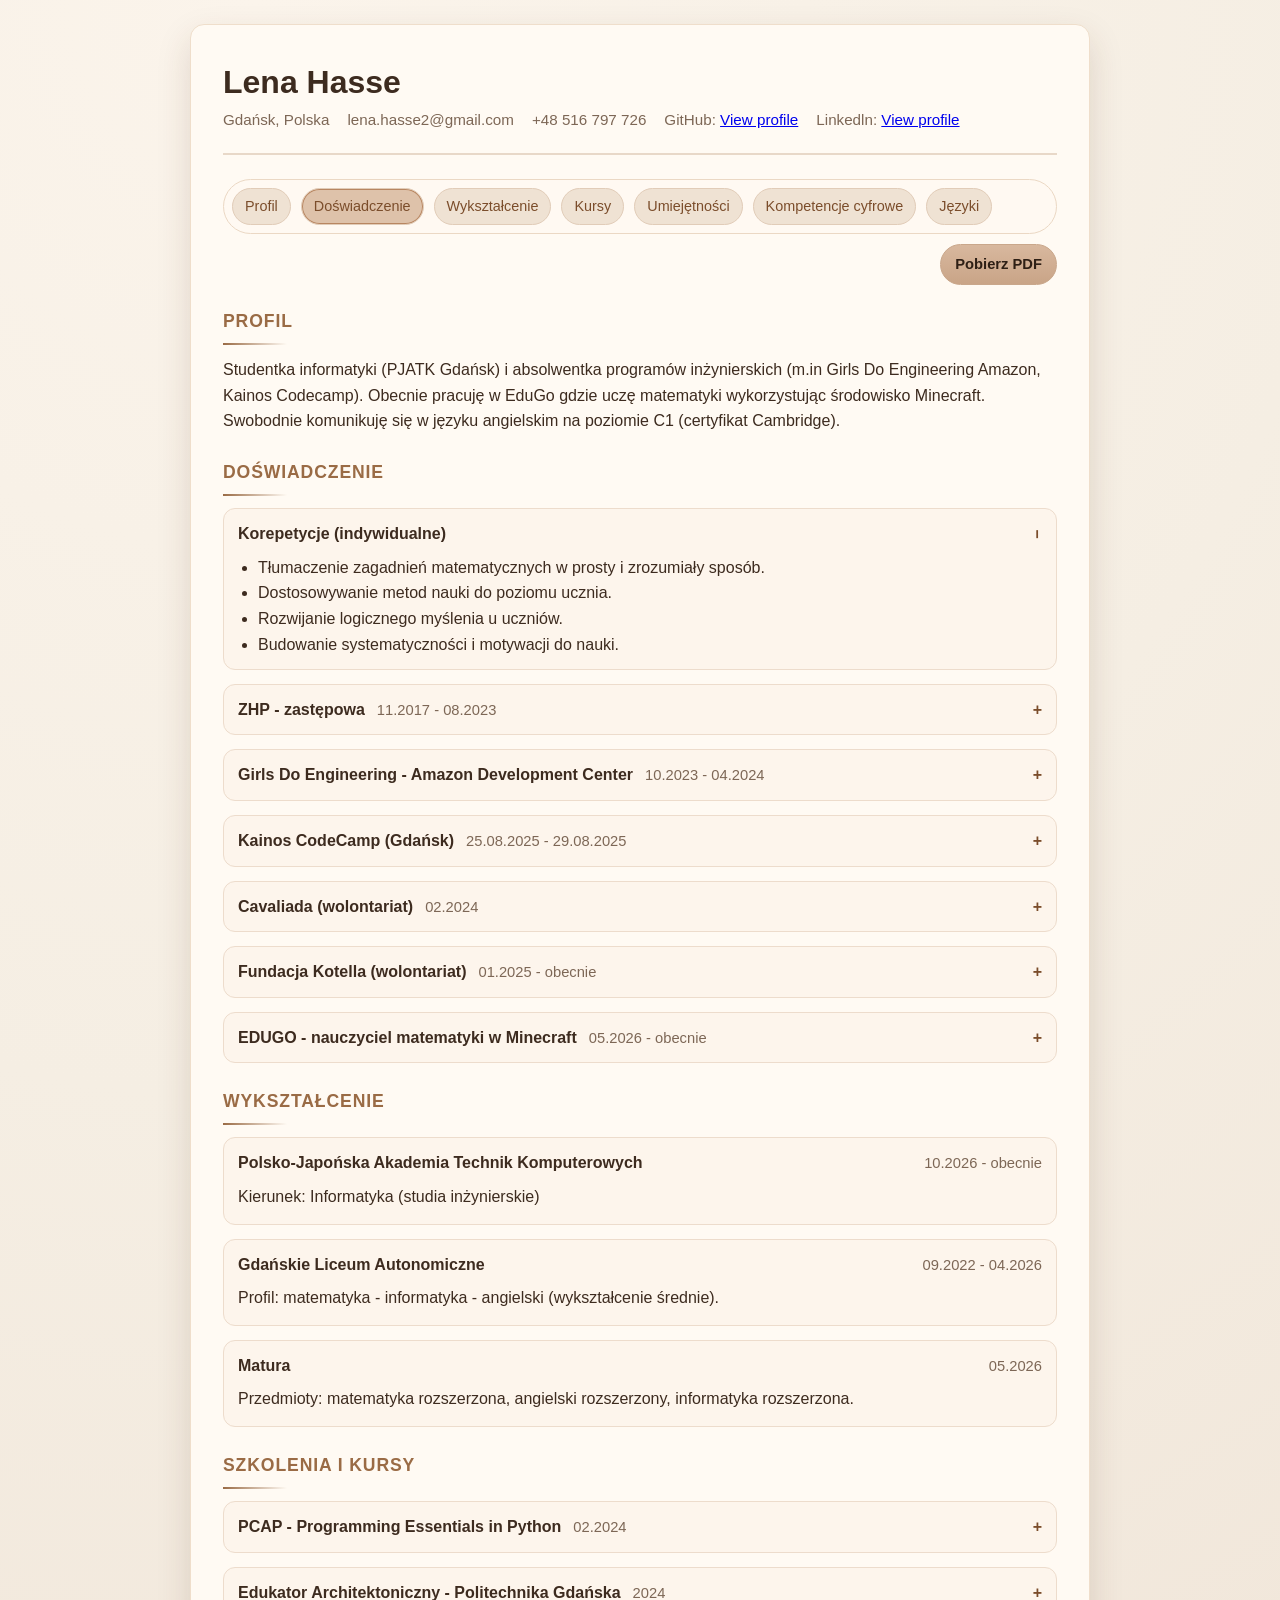
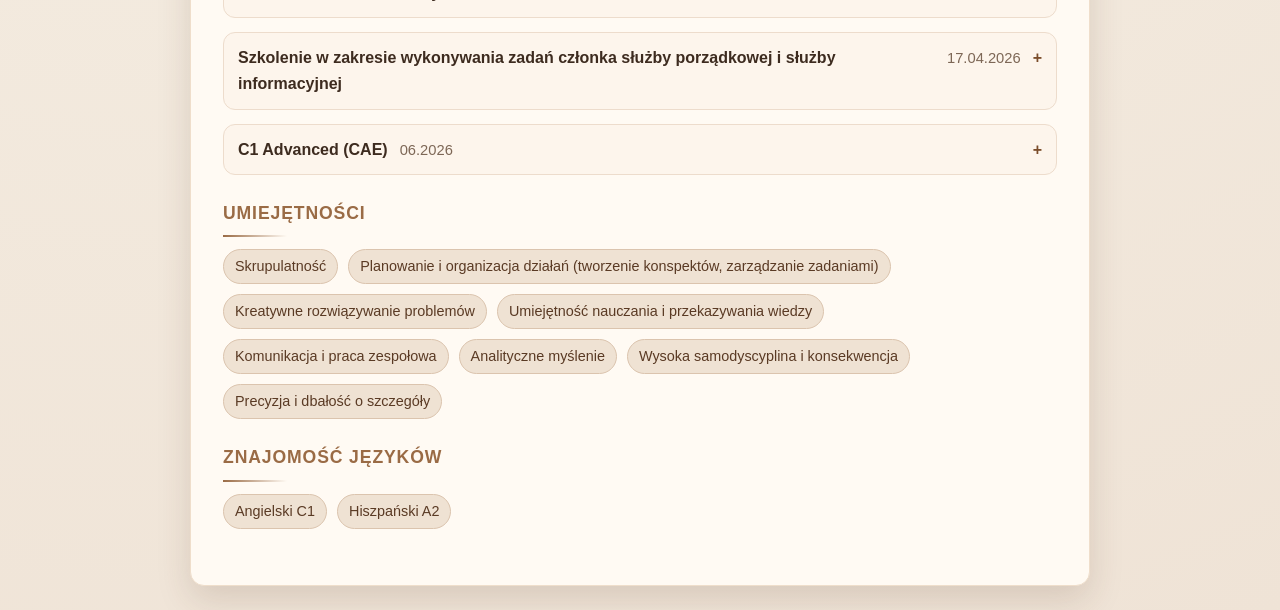
==== commit fd5b8bd9: "Merge branch 'main' of https://github.com/LenaHasse/LenaHasseCV.github.io" ====
--- a/index.html
+++ b/index.html
@@ -124,6 +124,18 @@
             <li>Prace organizacyjne i porządkowe.</li>
           </ul>
         </details>
+
+        <details class="item">
+          <summary class="item-header">
+            <h3>EDUGO - nauczyciel matematyki w Minecraft</h3>
+            <span>05.2026 - obecnie</span>
+          </summary>
+          <ul>
+            <li>Tworzenie i prowadzenie zajęć matematycznych w środowisku Minecraft.</li>
+            <li>Rozwijanie kreatywności i logicznego myślenia u uczniów.</li>
+            <li>Indywidualne podejście do uczniów i dostosowywanie materiałów dydaktycznych.</li>
+          </ul>
+        </details>
       </section>
 
       <section id="wykształcenie">
@@ -143,6 +155,13 @@
           </div>
           <p>Profil: matematyka - informatyka - angielski (wykształcenie średnie).</p>
         </article>
+        <article class="item">
+          <div class="item-header">
+            <h3>Matura</h3>
+            <span>05.2026</span>
+          </div>
+          <p>Przedmioty: matematyka rozszerzona, angielski rozszerzony, informatyka rozszerzona.</p>
+        </article>
       </section>
 
       <section id="kursy">
@@ -167,6 +186,13 @@
             <span>17.04.2026</span>
           </summary>
           <p>Akademia Szkolenia Ustawicznego.</p>
+        </details>
+        <details class="item">
+          <summary class="item-header">
+            <h3>C1 Advanced (CAE)</h3>
+            <span class="date">06.2026</span>
+          </summary>
+          <p>Certyfikat potwierdzający zaawansowaną znajomość języka angielskiego.</p>
         </details>
       </section>
 
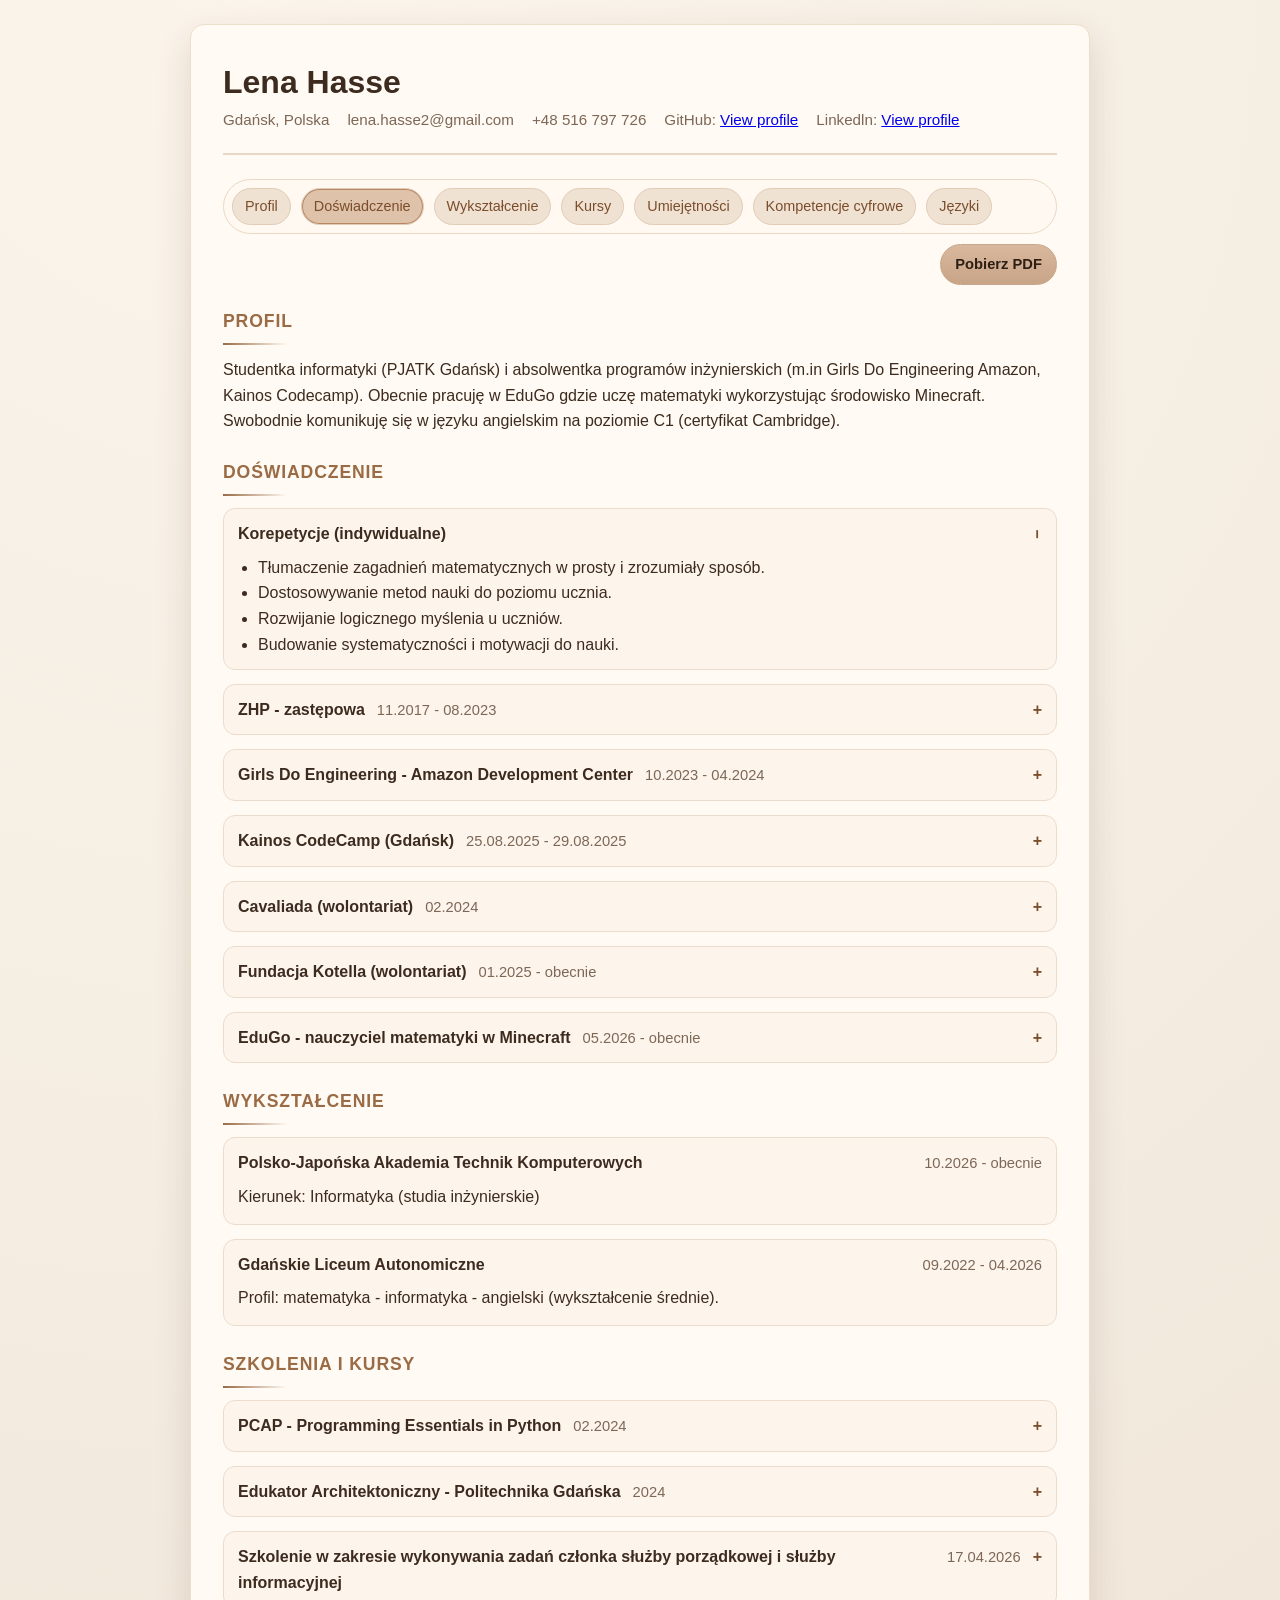
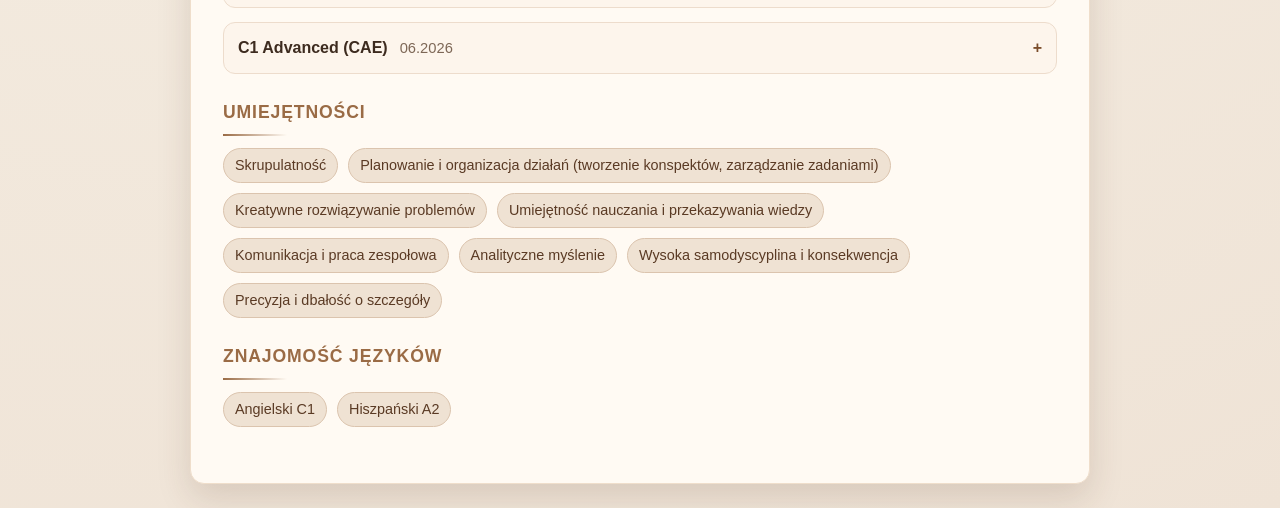
==== commit fa6781b0: "update 14:32" ====
--- a/index.html
+++ b/index.html
@@ -127,7 +127,7 @@
 
         <details class="item">
           <summary class="item-header">
-            <h3>EDUGO - nauczyciel matematyki w Minecraft</h3>
+            <h3>EduGo - nauczyciel matematyki w Minecraft</h3>
             <span>05.2026 - obecnie</span>
           </summary>
           <ul>
@@ -155,13 +155,6 @@
           </div>
           <p>Profil: matematyka - informatyka - angielski (wykształcenie średnie).</p>
         </article>
-        <article class="item">
-          <div class="item-header">
-            <h3>Matura</h3>
-            <span>05.2026</span>
-          </div>
-          <p>Przedmioty: matematyka rozszerzona, angielski rozszerzony, informatyka rozszerzona.</p>
-        </article>
       </section>
 
       <section id="kursy">
@@ -178,7 +171,7 @@
             <h3>Edukator Architektoniczny - Politechnika Gdańska</h3>
             <span>2024</span>
           </summary>
-          <p>Program rozwijający kompetencje projektowe i komunikacyjne.</p>
+          <p>Program rozwijający kompetencje projektowe.</p>
         </details>
         <details class="item">
           <summary class="item-header">
@@ -192,8 +185,7 @@
             <h3>C1 Advanced (CAE)</h3>
             <span class="date">06.2026</span>
           </summary>
-          <p>Certyfikat potwierdzający zaawansowaną znajomość języka angielskiego.</p>
-        </details>
+          <p>Certyfikat potwierdzający zaawansowaną znajomość języka angielskiego.</p>        </details>
       </section>
 
       <section id="umiejętności">
